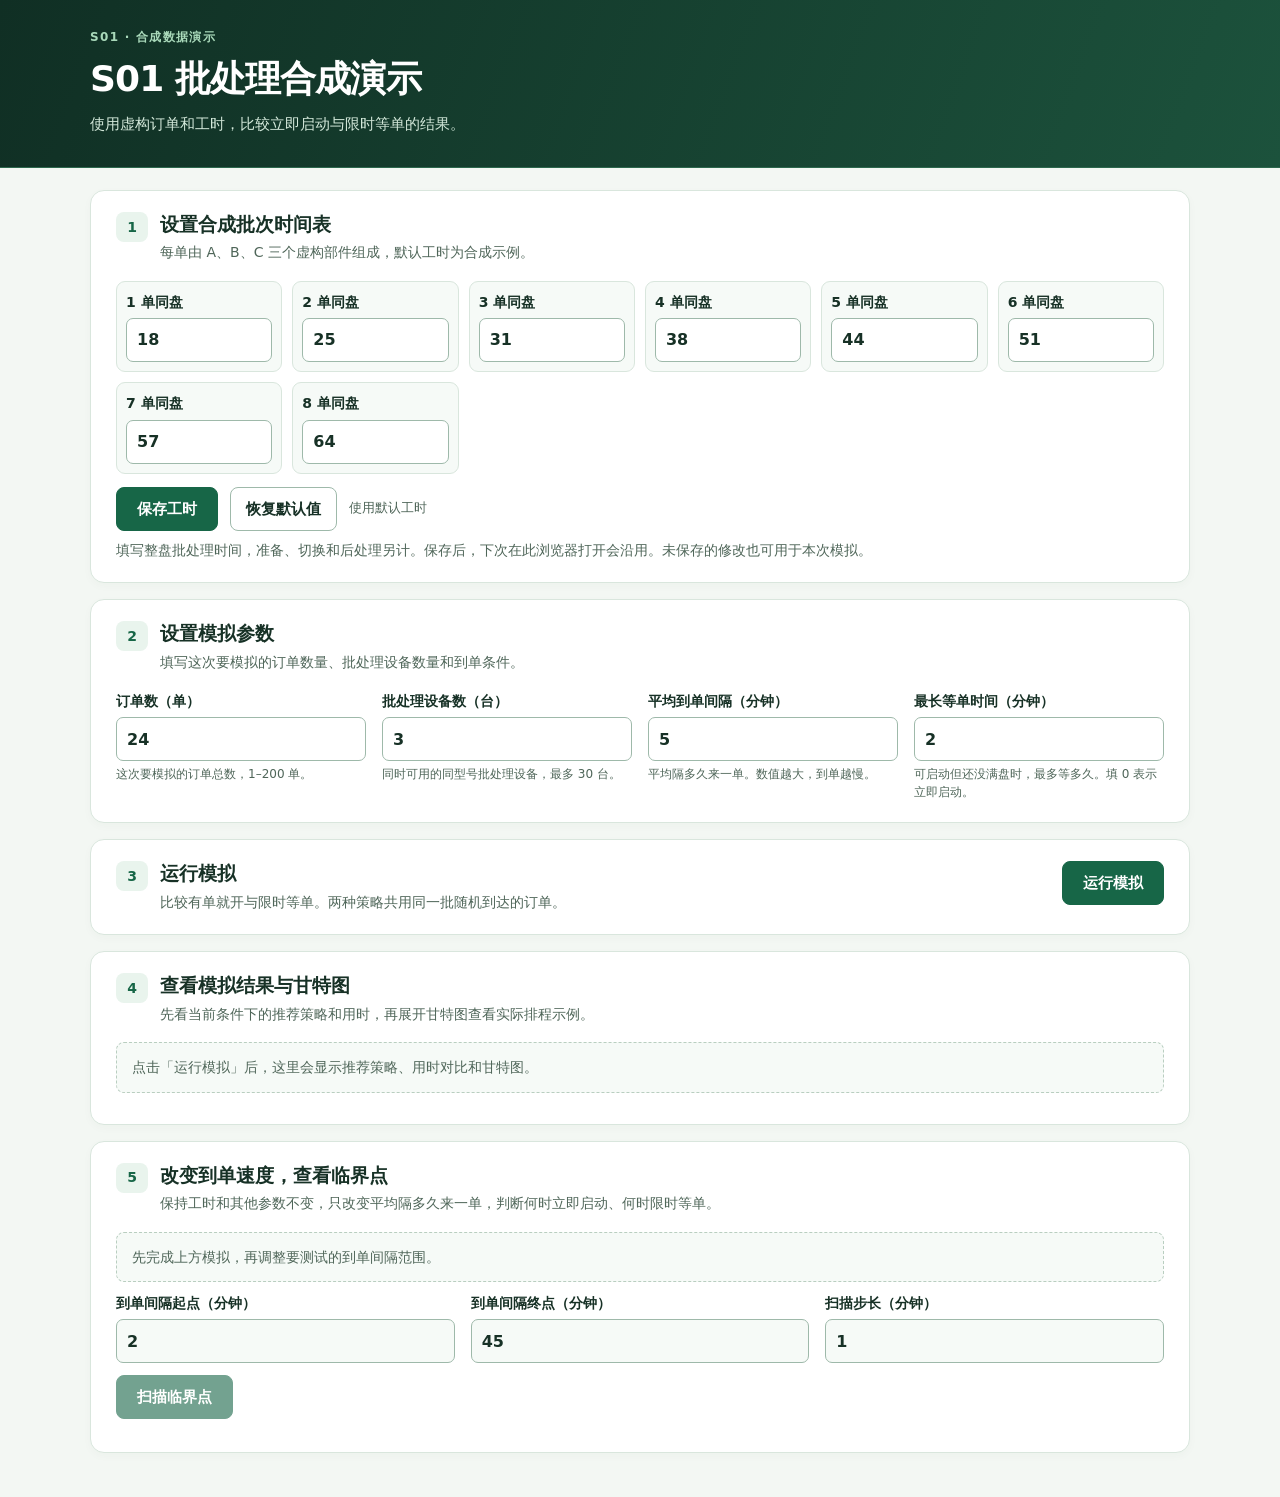
==== docs/scheduling/arrival-comparison.html @ c4c7d200 "Initial synthetic workcell simulation" ====
<!doctype html>
<html lang="zh-CN">
<head>
<meta charset="utf-8">
<meta name="viewport" content="width=device-width,initial-scale=1">
<meta name="theme-color" content="#143c30">
<link rel="icon" href="data:,">
<title>S01 批处理合成演示</title>
<style>:root {
  color-scheme: light;
  font-family: system-ui, "Microsoft YaHei", sans-serif;
  color: #173126;
  background: #f3f7f3;
  --arrival-muted: #4f6659;
  --arrival-line: #d9e6dd;
  --arrival-edge: #9eb9aa;
  --arrival-accent: #176647;
  --arrival-accent-hover: #105538;
  --arrival-soft: #e9f4ed;
  --arrival-surface: #f6faf7;
}

* { box-sizing: border-box; }
[hidden] { display: none !important; }
.arrival-page { margin: 0; font-size: 15px; line-height: 1.6; }
.arrival-page h1, .arrival-page h2, .arrival-page h3 { line-height: 1.35; }
.arrival-page p { margin: 0 0 10px; }
.arrival-page p:last-child { margin-bottom: 0; }
.muted { color: var(--arrival-muted); font-size: 14px; }

.arrival-shell { width: min(calc(100% - 48px), 1100px); margin-inline: auto; }
.arrival-hero {
  padding: 28px 0 31px;
  color: #fff;
  background: linear-gradient(110deg, #102f24, #1c523c);
  border-bottom: 1px solid #2c684d;
}
.arrival-hero .arrival-eyebrow { margin: 0 0 8px; color: #a9d9ba; font-size: 12px; font-weight: 700; letter-spacing: .11em; }
.arrival-hero h1 { margin: 0 0 8px; font-size: clamp(25px, 4vw, 36px); letter-spacing: -.025em; }
.arrival-hero p { color: #d4e9db; }
.arrival-hero p:last-child { margin-bottom: 0; }

#arrival-lab { display: grid; gap: 16px; padding-block: 22px 44px; scroll-margin-top: 12rem; }
.arrival-lab-form { display: grid; gap: 16px; min-width: 0; margin: 0; }
.arrival-panel {
  min-width: 0;
  padding: 21px 25px;
  border: 1px solid var(--arrival-line);
  border-radius: 14px;
  background: #fff;
  box-shadow: 0 3px 10px #19392807;
}
.arrival-step-heading { display: flex; align-items: flex-start; gap: 12px; margin-bottom: 17px; }
.arrival-step-heading h2 { margin: 0; font-size: 19px; font-weight: 720; }
.arrival-step-heading p { margin: 4px 0 0; }
.arrival-step-number {
  display: grid;
  flex: none;
  place-items: center;
  width: 32px;
  height: 30px;
  border-radius: 8px;
  color: var(--arrival-accent);
  background: var(--arrival-soft);
  font-size: 14px;
  font-weight: 750;
  font-variant-numeric: tabular-nums;
}
.arrival-settings-fields { min-inline-size: 0; margin: 0; padding: 0; border: 0; }

.arrival-lab-inputs, .arrival-print-inputs {
  display: grid;
  grid-template-columns: repeat(auto-fit, minmax(min(100%, 155px), 1fr));
  gap: 12px 16px;
}
.arrival-print-inputs { grid-template-columns: repeat(6, minmax(0, 1fr)); gap: 10px; }
.arrival-lab-field { display: grid; align-content: start; gap: 5px; min-width: 0; font-size: 14px; font-weight: 650; }
.arrival-lab-field input {
  width: 100%;
  min-width: 0;
  min-height: 44px;
  padding: 8px 10px;
  border: 1px solid var(--arrival-edge);
  border-radius: 7px;
  color: inherit;
  background: #fff;
  font: inherit;
  font-size: 16px;
  font-variant-numeric: tabular-nums;
}
.arrival-lab-field input:disabled { background: var(--arrival-surface); }
.arrival-lab-field small { color: var(--arrival-muted); font-size: 12px; font-weight: 450; line-height: 1.45; }
.arrival-print-inputs .arrival-lab-field { padding: 9px; border: 1px solid var(--arrival-line); border-radius: 9px; background: var(--arrival-surface); }
.arrival-print-tools, .arrival-print-actions { display: flex; flex-wrap: wrap; align-items: center; gap: 8px 12px; }
.arrival-print-tools { margin-block: 13px 8px; }
.arrival-page .arrival-print-state { margin: 0; color: var(--arrival-muted); font-size: 13px; }

.arrival-lab-option {
  min-width: 0;
  border: 1px solid var(--arrival-line);
  border-radius: 8px;
  background: var(--arrival-surface);
}
.arrival-lab-option > summary {
  display: flex;
  justify-content: space-between;
  align-items: center;
  gap: 12px;
  min-height: 44px;
  padding: 9px 13px;
  border-radius: 7px;
  cursor: pointer;
  font-size: 14px;
  font-weight: 650;
  list-style: none;
}
.arrival-lab-option > summary::-webkit-details-marker { display: none; }
.arrival-lab-option > summary::after {
  content: "";
  flex: none;
  width: 7px;
  height: 7px;
  margin-right: 2px;
  border-right: 1.5px solid var(--arrival-muted);
  border-bottom: 1.5px solid var(--arrival-muted);
  transform: translateY(-2px) rotate(45deg);
}
.arrival-lab-option[open] > summary::after { transform: translateY(2px) rotate(225deg); }
.arrival-lab-option > summary:hover { color: var(--arrival-accent); background: var(--arrival-soft); }
.arrival-option-content { min-width: 0; padding: 0 13px 13px; }
.arrival-option-content > p { margin-top: 5px; }

.arrival-run-panel {
  display: grid;
  grid-template-columns: minmax(0, 1fr) auto;
  align-items: start;
  gap: 8px 16px;
}
.arrival-run-panel .arrival-step-heading { margin-bottom: 0; }
.arrival-scan-buttons { display: flex; flex-wrap: wrap; gap: 8px; }
.arrival-primary, .arrival-lab-submit, .arrival-scan-cancel, .arrival-secondary, .arrival-result-link {
  min-height: 44px;
  padding: 7px 15px;
  border: 1px solid var(--arrival-edge);
  border-radius: 8px;
  color: inherit;
  background: #fff;
  font: inherit;
  font-weight: 650;
  cursor: pointer;
}
.arrival-primary, .arrival-lab-submit { padding-inline: 20px; border-color: var(--arrival-accent); color: #fff; background: var(--arrival-accent); }
.arrival-primary:hover:not(:disabled), .arrival-lab-submit:hover:not(:disabled) { background: var(--arrival-accent-hover); }
.arrival-secondary:hover:not(:disabled), .arrival-scan-cancel:hover:not(:disabled), .arrival-result-link:hover { background: var(--arrival-soft); }
.arrival-result-link { display: inline-flex; align-items: center; justify-self: start; text-decoration: none; }
.arrival-primary:disabled, .arrival-lab-submit:disabled, .arrival-scan-cancel:disabled, .arrival-secondary:disabled { opacity: .6; cursor: default; }
#arrival-lab :is(input, button, summary, a, [tabindex]):focus-visible { outline: 2px solid var(--arrival-accent); outline-offset: 3px; }
.arrival-run-panel :is(.arrival-lab-status, .arrival-lab-progress, .arrival-lab-error) { grid-column: 1 / -1; }
.arrival-page .arrival-lab-status { margin: 0; }
.arrival-lab-status:empty { display: none; }
.arrival-lab-progress { width: min(100%, 420px); accent-color: var(--arrival-accent); }
.arrival-page .arrival-lab-error { margin: 0; border-left: 3px solid #a94335; background: #fff0ec; color: #87291d; padding: 7px 11px; }

.arrival-result-panel, .arrival-scan-panel { scroll-margin-top: 14px; }
.arrival-scan-form { display: grid; gap: 12px; min-width: 0; margin: 0 0 12px; }
.arrival-scan-context { color: var(--arrival-muted); font-size: 14px; }
.arrival-empty {
  padding: 13px 15px;
  border: 1px dashed #b9cec0;
  border-radius: 8px;
  color: var(--arrival-muted);
  background: var(--arrival-surface);
  font-size: 14px;
}
.arrival-lab-output { display: grid; gap: 11px; min-width: 0; }
.arrival-lab-output:empty { display: none; }
.arrival-page .arrival-stale { padding: 9px 12px; border-radius: 6px; background: #fff4e3; color: #71481a; font-size: 14px; }
.arrival-metrics { display: grid; grid-template-columns: repeat(2, minmax(0, 1fr)); gap: 10px; }
.arrival-metric { min-width: 0; padding: 12px 14px; border: 1px solid var(--arrival-line); border-radius: 8px; }
.arrival-metric h3 { margin: 0 0 4px; font-size: 16px; }
.arrival-metric p { margin-bottom: 8px; }
.arrival-metric-values {
  display: grid;
  grid-template-columns: repeat(2, minmax(0, 1fr));
  gap: 8px;
  margin: 0;
}
.arrival-metric-values div { min-width: 0; padding: 8px 9px; border-radius: 6px; background: var(--arrival-surface); }
.arrival-metric-values dt { color: var(--arrival-muted); font-size: 13px; }
.arrival-metric-values dd { margin: 2px 0 0; font-size: clamp(17px, 2.2vw, 24px); font-weight: 750; font-variant-numeric: tabular-nums; overflow-wrap: anywhere; }
.arrival-metric-values small { color: var(--arrival-muted); font-size: 12px; font-weight: 500; }
.arrival-lab-results { min-width: 0; }
.arrival-lab-results h3 { margin: 2px 0 6px; font-size: 17px; }
.arrival-lab-scroll { max-width: 100%; overflow: auto; border-radius: 7px; }
.arrival-page table { width: 100%; border-collapse: collapse; font-size: 13px; font-variant-numeric: tabular-nums; }
.arrival-page th, .arrival-page td { padding: 8px 10px; border-bottom: 1px solid var(--arrival-line); text-align: left; vertical-align: top; }
.arrival-page thead th { color: #2a4b38; background: var(--arrival-soft); font-weight: 700; }
.arrival-page tbody tr:nth-child(even) { background: var(--arrival-surface); }
.arrival-lab-table { min-width: 400px; }
.arrival-lab-table tbody th { font-weight: 550; }
.arrival-lab-chart { min-width: 680px; padding-right: 18px; }
.arrival-lab-arm h4 { margin: 12px 0 6px; font-size: 14px; }
.arrival-lab-first-order { width: fit-content; padding: 3px 8px; border-radius: 4px; background: #e7eff8; color: #284d78; font-size: 13px; font-weight: 650; }
.arrival-lab-track-row { display: grid; grid-template-columns: 86px minmax(0, 1fr); }
.arrival-lab-lane-label { align-self: center; padding-right: 8px; font-size: 12px; color: var(--arrival-muted); }
.arrival-lab-track { position: relative; min-height: 33px; border-bottom: 1px solid var(--arrival-line); background: var(--arrival-surface); }
.arrival-lab-machine-lanes { border-bottom: 1px solid #b8cec0; }
.arrival-lab-offline-track { min-height: 12px; background: #f7f8fc; }
.arrival-lab-axis .arrival-lab-track { min-height: 24px; background: none; }
.arrival-lab-arrivals .arrival-lab-track { min-height: 24px; }
.arrival-lab-tick { position: absolute; bottom: 3px; white-space: nowrap; font-size: 11px; color: var(--arrival-muted); transform: translateX(-50%); }
.arrival-lab-tick:first-child { transform: none; }
.arrival-lab-gridline { position: absolute; height: 100%; width: 1px; background: var(--arrival-line); }
.arrival-lab-end { position: absolute; z-index: 1; height: 100%; width: 2px; background: #a84b3b; }
.arrival-lab-arrival { position: absolute; top: 4px; width: 2px; height: 15px; background: #4a6a92; opacity: .78; }
.arrival-lab-bar { position: absolute; top: 4px; height: 24px; white-space: nowrap; overflow: hidden; border-radius: 2px; }
.arrival-lab-offline-track .arrival-lab-bar { top: 2px; height: 7px; }
.arrival-lab-prep, .arrival-lab-prep-key { background: #4c78aa; }
.arrival-lab-post, .arrival-lab-post-key { background: #855da4; }
.arrival-lab-print { background: var(--arrival-accent); color: #fff; font-size: 11px; line-height: 24px; text-indent: 3px; }
.arrival-lab-switch { background: #b18037; }
.arrival-lab-legend { display: flex; gap: 6px 15px; flex-wrap: wrap; margin: 8px 0 12px; font-size: 13px; }
.arrival-lab-key { display: inline-block; width: 12px; height: 9px; margin-right: 5px; border-radius: 2px; }
.arrival-lab-arrive-key { background: #4a6a92; }
.arrival-lab-print-key { background: var(--arrival-accent); }
.arrival-lab-switch-key { background: #b18037; }
.arrival-lab-end-key { background: #a84b3b; }
.arrival-lab-advice { min-width: 0; padding: 13px 15px; border-left: 3px solid #64816d; border-radius: 7px; background: var(--arrival-surface); }
.arrival-lab-advice-wait { border-color: var(--arrival-accent); background: var(--arrival-soft); }
.arrival-lab-advice-ranges { border-color: #64816d; background: var(--arrival-surface); }
.arrival-lab-advice h3 { margin: 0 0 5px; font-size: 17px; }
.arrival-lab-advice p { margin: 4px 0; }
.arrival-scan-legend { display: flex; gap: 4px 16px; flex-wrap: wrap; font-size: 13px; font-weight: 650; }
.arrival-scan-faster { color: #17654d; }
.arrival-scan-slower { color: #9a3425; }
.arrival-scan-immediate { color: #176647; }
.arrival-scan-waiting { color: #9a561d; }
.arrival-scan-legend :is(.arrival-scan-immediate, .arrival-scan-waiting)::before {
  content: "";
  display: inline-block;
  width: 19px;
  margin: 0 6px 3px 0;
  border-top: 2px solid currentColor;
}
.arrival-scan-legend .arrival-scan-waiting::before { border-top-style: dashed; }
.arrival-scan-tie-text { color: var(--arrival-muted); }
.arrival-scan-crossing-text { color: #633970; }
.arrival-scan-plot { border: 1px solid var(--arrival-line); border-radius: 7px; }
.arrival-scan-plot svg { display: block; width: 100%; min-width: 560px; }
.arrival-scan-plot text { fill: #364f41; font-size: 13px; }
.arrival-scan-grid { stroke: #b6c9bd; stroke-width: .7; }
.arrival-scan-axis { fill: none; stroke: #647f6d; stroke-width: 1; }
.arrival-scan-curve { fill: none; stroke: currentColor; stroke-width: 2.4; stroke-linejoin: round; }
.arrival-scan-waiting .arrival-scan-curve { stroke-dasharray: 6 4; }
.arrival-scan-dot { fill: #fff; stroke: currentColor; stroke-width: 1.4; }
.arrival-scan-tie-mark { fill: none; stroke: #dfd1e5; stroke-width: 9; stroke-linecap: round; stroke-linejoin: round; }
.arrival-scan-tie-point { fill: #dfd1e5; }
.arrival-scan-crossing { fill: #633970; stroke: #fff; stroke-width: 1; }
.arrival-scan-crossing-guide { stroke: #633970; stroke-width: 1; stroke-dasharray: 4 4; }
.arrival-scan-findings { font-weight: 650; }
.arrival-scan-table { min-width: 640px; }
.arrival-scan-table td, .arrival-scan-table th { white-space: nowrap; }

@media (max-width: 850px) {
  .arrival-print-inputs { grid-template-columns: repeat(4, minmax(0, 1fr)); }
}

@media (max-width: 640px) {
  .arrival-shell { width: calc(100% - 26px); }
  .arrival-hero { padding-block: 18px; }
  #arrival-lab, .arrival-lab-form { gap: 11px; }
  #arrival-lab { padding-block: 12px 26px; }
  .arrival-panel { padding: 15px; }
  .arrival-lab-inputs { grid-template-columns: repeat(2, minmax(0, 1fr)); gap: 9px; }
  .arrival-print-inputs { grid-template-columns: repeat(3, minmax(0, 1fr)); gap: 8px; }
  .arrival-print-inputs .arrival-lab-field { padding: 7px; font-size: 13px; }
  .arrival-print-tools { align-items: flex-start; flex-direction: column; }
  .arrival-run-panel { grid-template-columns: minmax(0, 1fr); }
  .arrival-run-panel .arrival-scan-buttons { margin-top: 3px; }
  .arrival-lab-submit { flex: 1; }
  .arrival-metrics { grid-template-columns: 1fr; }
}

@media (max-width: 380px) {
  .arrival-print-inputs { grid-template-columns: repeat(2, minmax(0, 1fr)); }
}
</style>
</head>
<body class="arrival-page">
<header class="arrival-hero">
  <div class="arrival-shell">
    <p class="arrival-eyebrow">S01 · 合成数据演示</p>
    <h1>S01 批处理合成演示</h1>
    <p class="arrival-hero-note">使用虚构订单和工时，比较立即启动与限时等单的结果。</p>
  </div>
</header>
<main class="arrival-shell">
  <div id="arrival-lab" data-config="{&quot;prepMinutes&quot;:4,&quot;postMinutes&quot;:7,&quot;switchMinutes&quot;:3,&quot;durations&quot;:[null,18,25,31,38,44,51,57,64],&quot;replicates&quot;:200,&quot;seed&quot;:61723}">
    <noscript><p>启用 JavaScript 即可在网页上计算。</p></noscript>
  </div>
</main>
<script>(function (root) {
  "use strict";

  const MAX_TRAY_SIZE = 8;
  const MAX_ORDERS = 200;
  const MAX_MACHINES = 30;

  function integer(value, label, minimum, maximum = Number.MAX_SAFE_INTEGER) {
    if (!Number.isSafeInteger(value) || value < minimum || value > maximum) {
      throw new RangeError(`${label}须为 ${minimum} 至 ${maximum} 之间的整数`);
    }
    return value;
  }

  function simulationConfig(config) {
    const machineCount = integer(config.machineCount, "批处理设备数量", 1, MAX_MACHINES);
    const prepMinutes = integer(config.prepMinutes, "批处理前准备时间", 0);
    const postMinutes = integer(config.postMinutes, "批处理后处理时间", 0);
    const switchMinutes = integer(config.switchMinutes, "批次切换时间", 0);
    if (!Array.isArray(config.durations)) {
      throw new TypeError("装盘工时须按每盘订单数提供");
    }
    const durations = [];
    const sizes = [];
    config.durations.forEach((duration, size) => {
      if (duration == null) return;
      integer(size, "装盘订单数", 1, MAX_TRAY_SIZE);
      durations[size] = integer(duration, "整盘批处理时间", 1);
      sizes.push(size);
    });
    if (sizes.length === 0) throw new RangeError("装盘表至少须启用一个整单组合");
    sizes.sort((left, right) => right - left);
    return { machineCount, prepMinutes, postMinutes, switchMinutes, durations, sizes };
  }

  function validateArrivals(arrivals) {
    if (!Array.isArray(arrivals) || arrivals.length > MAX_ORDERS) {
      throw new RangeError(`到单序列最多包含 ${MAX_ORDERS} 单`);
    }
    for (let index = 0; index < arrivals.length; index += 1) {
      integer(arrivals[index], "订单到达时间", 0);
      if (index === 0 ? arrivals[index] !== 0 : arrivals[index] < arrivals[index - 1]) {
        throw new RangeError("订单到达时间须从 0 开始，并按非递减顺序排列");
      }
    }
  }

  function better(sum, trays, current) {
    return current === null || sum < current[0] || (sum === current[0] && trays < current[1]);
  }

  function singleBatcherCosts(count, { durations, sizes, switchMinutes }) {
    const costs = Array(count + 1).fill(null);
    const firstBatch = Array(count + 1).fill(0);
    costs[0] = [0, 0];
    for (let total = 1; total <= count; total += 1) {
      for (const size of sizes) {
        const remaining = total - size;
        if (remaining < 0 || costs[remaining] === null) continue;
        const [tailSum, tailTrays] = costs[remaining];
        const sum = total * durations[size] + remaining * switchMinutes + tailSum;
        const trays = 1 + tailTrays;
        if (better(sum, trays, costs[total])) {
          costs[total] = [sum, trays];
          firstBatch[total] = size;
        }
      }
    }
    return { costs, firstBatch };
  }

  function closeoutPlan(count, now, lastBatchEnds, config) {
    const { prepMinutes, postMinutes, switchMinutes, durations } = config;
    const { costs, firstBatch } = singleBatcherCosts(count, config);
    if (costs[count] === null) {
      throw new RangeError(`收尾时剩余 ${count} 单，无法用已启用整单组合排齐`);
    }
    const ready = lastBatchEnds.map((end) => end === null
      ? now + prepMinutes
      : Math.max(now + prepMinutes, end + switchMinutes));
    const loads = costs.map((cost, load) => [load, cost]).filter((entry) => entry[1] !== null);
    const choices = [];
    let best = Array(count + 1).fill(null);
    best[0] = [0, 0];
    for (const readyAt of ready) {
      const nextBest = Array(count + 1).fill(null);
      const chosen = Array(count + 1).fill(0);
      for (let total = 0; total <= count; total += 1) {
        for (const [load, [completionSum, trays]] of loads) {
          if (load > total) break;
          const prefix = best[total - load];
          if (prefix === null) continue;
          // Release times are fixed, so minimizing completion sums also minimizes flow time.
          const sum = prefix[0] + completionSum + load * (readyAt + postMinutes);
          const trayCount = prefix[1] + trays;
          if (better(sum, trayCount, nextBest[total])) {
            nextBest[total] = [sum, trayCount];
            chosen[total] = load;
          }
        }
      }
      best = nextBest;
      choices.push(chosen);
    }

    const planned = [];
    let remaining = count;
    for (let machine = ready.length - 1; machine >= 0; machine -= 1) {
      let load = choices[machine][remaining];
      remaining -= load;
      let start = ready[machine];
      while (load > 0) {
        const size = firstBatch[load];
        planned.push([start - prepMinutes, machine, size]);
        start += durations[size] + switchMinutes;
        load -= size;
      }
    }
    return planned.sort((left, right) => left[0] - right[0] || left[1] - right[1] || left[2] - right[2]);
  }

  function label(prefix, index) {
    return `${prefix}${String(index).padStart(3, "0")}`;
  }

  function simulateValidated(arrivals, config, waitMinutes) {
    const { machineCount, prepMinutes, postMinutes, switchMinutes, durations, sizes } = config;
    const orders = arrivals.map((arrival, index) => ({
      order_id: label("O", index + 1), arrival, finish: null, batch_id: null,
    }));
    const batches = [];
    const lastBatchEnds = Array(machineCount).fill(null);
    const fullSize = sizes[0];
    let cursor = 0;
    let assigned = 0;
    let now = 0;
    let deadline = null;
    let waitEvents = 0;

    function prepReady(end) {
      return end === null ? 0 : Math.max(0, end + switchMinutes - prepMinutes);
    }

    function dispatch(prepStart, machine, size) {
      const processStart = prepStart + prepMinutes;
      const processEnd = processStart + durations[size];
      const finish = processEnd + postMinutes;
      const batchId = label("B", batches.length + 1);
      const orderIds = [];
      for (let index = 0; index < size; index += 1) {
        const order = orders[assigned];
        assigned += 1;
        order.batch_id = batchId;
        order.finish = finish;
        order.flow_time = finish - order.arrival;
        orderIds.push(order.order_id);
      }
      batches.push({
        batch_id: batchId,
        machine: machine + 1,
        order_ids: orderIds,
        prep_start: prepStart,
        process_start: processStart,
        process_end: processEnd,
        finish,
        switch_start: lastBatchEnds[machine],
      });
      lastBatchEnds[machine] = processEnd;
    }

    while (cursor < orders.length) {
      while (cursor < orders.length && arrivals[cursor] === now) cursor += 1;
      if (cursor === orders.length) {
        const planned = closeoutPlan(cursor - assigned, now, lastBatchEnds, config);
        for (const [prepStart, machine, size] of planned) dispatch(prepStart, machine, size);
        break;
      }

      while (assigned < cursor) {
        const machine = lastBatchEnds.findIndex((end) => prepReady(end) <= now);
        const size = sizes.find((option) => option <= cursor - assigned);
        if (machine === -1 || size === undefined) break;
        if (size === fullSize || waitMinutes === 0 || (deadline !== null && now >= deadline)) {
          dispatch(now, machine, size);
          deadline = null;
        } else {
          if (deadline === null) {
            deadline = now + waitMinutes;
            waitEvents += 1;
          }
          break;
        }
      }

      let next = arrivals[cursor];
      if (deadline !== null && deadline > now) next = Math.min(next, deadline);
      if (assigned < cursor) {
        for (const end of lastBatchEnds) {
          const readyAt = prepReady(end);
          if (readyAt > now) next = Math.min(next, readyAt);
        }
      }
      now = next;
    }

    const totalFlowTime = orders.reduce((sum, order) => sum + order.flow_time, 0);
    return {
      batches,
      orders,
      makespan: batches.reduce((last, batch) => Math.max(last, batch.finish), 0),
      wait_events: waitEvents,
      total_flow_time: totalFlowTime,
      mean_flow_time: orders.length === 0 ? 0 : totalFlowTime / orders.length,
    };
  }

  function simulate(arrivals, config, waitMinutes) {
    validateArrivals(arrivals);
    integer(waitMinutes, "等单时间", 0, 1440);
    return simulateValidated(arrivals, simulationConfig(config), waitMinutes);
  }

  function simulateSeconds(arrivals, config, waitMinutes) {
    validateArrivals(arrivals);
    integer(waitMinutes, "等单时间", 0, 1440);
    const settings = simulationConfig(config);
    const seconds = {
      ...settings,
      prepMinutes: settings.prepMinutes * 60,
      postMinutes: settings.postMinutes * 60,
      switchMinutes: settings.switchMinutes * 60,
      durations: settings.durations.map((duration) => duration * 60),
    };
    const longest = Math.max(...settings.sizes.map((size) => seconds.durations[size]));
    const latest = (arrivals[arrivals.length - 1] ?? 0) + seconds.prepMinutes + seconds.postMinutes
      + waitMinutes * 60 + arrivals.length * (longest + seconds.switchMinutes);
    integer(latest * Math.max(1, arrivals.length), "批处理排程累计用时（秒）", 0);
    return simulateValidated(arrivals, seconds, waitMinutes * 60);
  }

  function seededRandom(seed) {
    let state = seed;
    return function () {
      state = (state + 0x6D2B79F5) >>> 0;
      let value = Math.imul(state ^ (state >>> 15), state | 1);
      value ^= value + Math.imul(value ^ (value >>> 7), value | 61);
      return ((value ^ (value >>> 14)) >>> 0) / 4294967296;
    };
  }

  function arrivalTrace(count, interval, random) {
    const arrivals = [0];
    while (arrivals.length < count) {
      const gap = Math.max(1, Math.round(-interval * Math.log1p(-random())));
      arrivals.push(arrivals[arrivals.length - 1] + gap);
    }
    return arrivals;
  }

  function yieldToPage() {
    return new Promise((resolve) => setTimeout(resolve, 0));
  }

  function pairingConfig(config) {
    return {
      wait: integer(config.waitMinutes, "等单时间", 0, 1440),
      replicates: integer(config.replicates ?? 200, "模拟次数", 2, 200),
      seed: integer(config.seed ?? 61723, "随机种子", 0, 0xFFFFFFFF),
    };
  }

  function simulatePair(arrivals, config, wait) {
    const immediate = simulateValidated(arrivals, config, 0);
    const waiting = wait === 0 ? immediate : simulateValidated(arrivals, config, wait);
    return { immediate, waiting };
  }

  function flowDifference(pairedTotals, orderCount) {
    const replicates = pairedTotals.length;
    const mean = pairedTotals.reduce((sum, total) => sum + total, 0) / replicates;
    const variance = pairedTotals.reduce((sum, total) => sum + (total - mean) ** 2, 0)
      / (replicates - 1);
    const delta = mean / orderCount;
    const halfWidth = 1.96 * Math.sqrt(variance / replicates) / orderCount;
    return { delta, lower: delta - halfWidth, upper: delta + halfWidth };
  }

  async function compare(config, onProgress, signal) {
    checkAborted(signal);
    const validated = simulationConfig(config);
    const orderCount = integer(config.orderCount, "订单数", 1, MAX_ORDERS);
    const interval = config.meanInterval;
    if (!Number.isFinite(interval) || interval < 1 || interval > 1440) {
      throw new RangeError("平均到单间隔须为 1 至 1440 分钟");
    }
    const { wait, replicates, seed } = pairingConfig(config);
    const random = seededRandom(seed);
    const samples = [];
    const pairedTotals = [];
    const immediateTotals = { flow: 0, makespan: 0 };
    const waitingTotals = { flow: 0, makespan: 0 };
    onProgress?.(0, replicates);
    await yieldToPage();
    let chunkStart = Date.now();
    for (let index = 0; index < replicates; index += 1) {
      checkAborted(signal);
      const arrivals = arrivalTrace(orderCount, interval, random);
      const { immediate, waiting } = simulatePair(arrivals, validated, wait);
      immediateTotals.flow += immediate.total_flow_time;
      immediateTotals.makespan += immediate.makespan;
      waitingTotals.flow += waiting.total_flow_time;
      waitingTotals.makespan += waiting.makespan;
      pairedTotals.push(waiting.total_flow_time - immediate.total_flow_time);
      samples.push({ arrivals, delta: waiting.makespan - immediate.makespan });

      const completed = index + 1;
      if (completed === replicates || completed % 8 === 0 || Date.now() - chunkStart >= 16) {
        onProgress?.(completed, replicates);
        if (completed < replicates) await yieldToPage();
        chunkStart = Date.now();
      }
    }

    checkAborted(signal);
    const deltas = samples.map((sample) => sample.delta).sort((left, right) => left - right);
    const middle = (deltas[Math.floor((replicates - 1) / 2)] + deltas[Math.floor(replicates / 2)]) / 2;
    let exampleIndex = 0;
    for (let index = 1; index < replicates; index += 1) {
      if (Math.abs(samples[index].delta - middle) < Math.abs(samples[exampleIndex].delta - middle)) {
        exampleIndex = index;
      }
    }
    const arrivals = samples[exampleIndex].arrivals;
    return {
      immediate: {
        mean_flow_time: immediateTotals.flow / (replicates * orderCount),
        mean_makespan: immediateTotals.makespan / replicates,
      },
      waiting: {
        mean_flow_time: waitingTotals.flow / (replicates * orderCount),
        mean_makespan: waitingTotals.makespan / replicates,
      },
      flow_difference: flowDifference(pairedTotals, orderCount),
      example: {
        arrivals,
        immediate: simulateValidated(arrivals, validated, 0),
        waiting: simulateValidated(arrivals, validated, wait),
        replicate: exampleIndex + 1,
      },
      replicates,
    };
  }

  function scanIntervals(start, end, step) {
    if (!Number.isFinite(start) || !Number.isFinite(end) || start < 1 || end > 1440 || start >= end) {
      throw new RangeError("平均到单间隔须在 1 至 1440 分钟之间，起点须小于终点");
    }
    if (!Number.isFinite(step) || step <= 0) {
      throw new RangeError("扫描步长须大于 0 分钟");
    }

    const intervals = [start];
    // Allow only the floating-point error of computing an intended grid endpoint.
    const tolerance = Number.EPSILON * Math.max(1, end) * 2;
    for (let index = 1; index < 60; index += 1) {
      const interval = start + index * step;
      if (interval >= end - tolerance) {
        intervals.push(end);
        return intervals;
      }
      if (interval <= intervals[intervals.length - 1]) {
        throw new RangeError("扫描步长过小，无法区分相邻取样点");
      }
      intervals.push(interval);
    }
    throw new RangeError("每次扫描最多包含 60 个取样点，请增大步长或缩小范围");
  }

  function scanBoundaries(points) {
    const crossings = [];
    const ties = [];
    for (let index = 0; index < points.length; index += 1) {
      const point = points[index];
      if (point.delta === 0) {
        while (index + 1 < points.length && points[index + 1].delta === 0) index += 1;
        ties.push({ start: point.interval, end: points[index].interval });
        continue;
      }
      const next = points[index + 1];
      if (next && next.delta !== 0 && Math.sign(point.delta) !== Math.sign(next.delta)) {
        const fraction = point.delta / (point.delta - next.delta);
        crossings.push({
          interval: point.interval + fraction * (next.interval - point.interval),
          lowerInterval: point.interval,
          upperInterval: next.interval,
        });
      }
    }
    return { crossings, ties };
  }

  function checkAborted(signal) {
    if (signal?.aborted) throw signal.reason ?? new DOMException("模拟已取消", "AbortError");
  }

  async function scan(config, onProgress, signal) {
    checkAborted(signal);
    const validated = simulationConfig(config);
    const orderCount = integer(config.orderCount, "订单数", 1, MAX_ORDERS);
    const intervals = scanIntervals(config.intervalStart, config.intervalEnd, config.intervalStep);
    const { wait, replicates, seed } = pairingConfig(config);
    const totalPairs = intervals.length * replicates;
    const orderSamples = orderCount * replicates;
    const points = [];
    let completedPairs = 0;

    onProgress?.(0, totalPairs);
    await yieldToPage();
    let chunkStart = Date.now();
    for (const interval of intervals) {
      // Restart the same standardized draws so different scan points can be compared fairly.
      const random = seededRandom(seed);
      let immediateTotal = 0;
      let waitingTotal = 0;
      const pairedTotals = [];
      for (let sample = 0; sample < replicates; sample += 1) {
        checkAborted(signal);
        const arrivals = arrivalTrace(orderCount, interval, random);
        const { immediate, waiting } = simulatePair(arrivals, validated, wait);
        immediateTotal += immediate.total_flow_time;
        waitingTotal += waiting.total_flow_time;
        pairedTotals.push(waiting.total_flow_time - immediate.total_flow_time);
        completedPairs += 1;
        if (completedPairs === totalPairs || Date.now() - chunkStart >= 16) {
          onProgress?.(completedPairs, totalPairs);
          if (completedPairs < totalPairs) await yieldToPage();
          chunkStart = Date.now();
        }
      }

      points.push({
        interval,
        ...flowDifference(pairedTotals, orderCount),
        immediate_mean: immediateTotal / orderSamples,
        waiting_mean: waitingTotal / orderSamples,
      });
    }

    checkAborted(signal);
    return { points, ...scanBoundaries(points), replicates };
  }

  const engine = { simulate, simulateSeconds, compare, scan, maxMachines: MAX_MACHINES };
  root.ArrivalEngine = engine;
  if (typeof module !== "undefined" && module.exports) module.exports = engine;
})(globalThis);
</script>
<script>(() => {
  "use strict";

  const fields = [
    ["orderCount", "订单数", 24, 1, 200, 1, "单", "这次要模拟的订单总数，1–200 单。"],
    ["machineCount", "批处理设备数", 3, 1, globalThis.ArrivalEngine.maxMachines, 1, "台", `同时可用的同型号批处理设备，最多 ${globalThis.ArrivalEngine.maxMachines} 台。`],
    ["meanInterval", "平均到单间隔", 5, 1, 1440, "any", "分钟", "平均隔多久来一单。数值越大，到单越慢。"],
    ["waitMinutes", "最长等单时间", 2, 0, 1440, 1, "分钟", "可启动但还没满盘时，最多等多久。填 0 表示立即启动。"],
  ];
  const scanFields = [
    ["intervalStart", "到单间隔起点", 2, 1, 1440, "any", "分钟"],
    ["intervalEnd", "到单间隔终点", 45, 1, 1440, "any", "分钟"],
    ["intervalStep", "扫描步长", 1, null, 1440, "any", "分钟"],
  ];
  const numberFormat = new Intl.NumberFormat("zh-CN", {
    minimumFractionDigits: 1,
    maximumFractionDigits: 1,
  });

  function element(tag, className, text) {
    const node = document.createElement(tag);
    if (className) node.className = className;
    if (text !== undefined) node.textContent = text;
    return node;
  }

  function displayMinutes(value) {
    return numberFormat.format(value);
  }

  function buildField([name, label, value, min, max, step, unit, hint]) {
    const group = element("label", "arrival-lab-field");
    const input = element("input");
    input.name = name;
    input.type = "number";
    input.value = value;
    if (min !== null) input.min = min;
    if (max !== null) input.max = max;
    input.step = step;
    input.required = true;
    input.inputMode = step === "any" ? "decimal" : "numeric";
    group.append(element("span", "", unit ? `${label}（${unit}）` : label), input);
    if (hint) {
      const help = element("small", "muted", hint);
      help.id = `${name}-help`;
      group.append(help);
      input.setAttribute("aria-describedby", help.id);
    }
    return group;
  }

  function stepHeading(number, title, description) {
    const header = element("div", "arrival-step-heading");
    const content = element("div");
    const badge = element("span", "arrival-step-number", number);
    badge.setAttribute("aria-hidden", "true");
    content.append(element("h2", "", title), element("p", "muted", description));
    header.append(badge, content);
    return header;
  }

  function expandable(title, ...children) {
    const details = element("details", "arrival-lab-option");
    const content = element("div", "arrival-option-content");
    content.append(...children);
    details.append(element("summary", "", title), content);
    return details;
  }

  function processEditor(defaults) {
    const storageKey = "public-demo.s01.batch-times.v1";
    const maxMinutes = 1_000_000_000;
    let saved = null;
    try {
      const candidate = JSON.parse(localStorage.getItem(storageKey));
      if (Array.isArray(candidate) && candidate.length === defaults.length && defaults.every((minutes, size) => {
        const value = candidate[size];
        return minutes === null ? value === null : Number.isInteger(value) && value >= 1 && value <= maxMinutes;
      })) saved = candidate;
    } catch {
      // A missing or unreadable saved set leaves the built-in defaults available.
    }

    const processInputs = element("div", "arrival-print-inputs");
    const controls = (saved ?? defaults).map((minutes, size) => {
      if (minutes === null) return null;
      const field = buildField([`print-${size}`, `${size} 单同盘`, minutes, 1, maxMinutes, 1]);
      const input = field.querySelector("input");
      input.setAttribute("aria-label", `${size} 单同盘批处理时间（分钟）`);
      input.autocomplete = "off";
      processInputs.append(field);
      return input;
    });
    const durations = () => controls.map(input => input?.valueAsNumber ?? null);

    const save = element("button", "arrival-primary", "保存工时");
    save.type = "button";
    const reset = element("button", "arrival-secondary", "恢复默认值");
    reset.type = "button";
    const state = element("p", "muted arrival-print-state");
    state.setAttribute("role", "status");
    function updateState() {
      const lastValues = saved ?? defaults;
      const dirty = durations().some((minutes, size) => minutes !== lastValues[size]);
      state.textContent = dirty ? "有未保存的工时修改" : saved ? "工时已保存到当前浏览器" : "使用默认工时";
    }
    updateState();
    processInputs.addEventListener("input", updateState);
    save.addEventListener("click", () => {
      const invalid = processInputs.querySelector("input:invalid");
      if (invalid) {
        state.textContent = "请填写有效的整盘批处理分钟数后再保存。";
        invalid.reportValidity();
        return;
      }
      const minutes = durations();
      try {
        localStorage.setItem(storageKey, JSON.stringify(minutes));
        saved = minutes;
        updateState();
      } catch {
        state.textContent = "当前浏览器无法保存工时。本页仍可使用这些值进行模拟。";
      }
    });
    reset.addEventListener("click", () => {
      const changed = durations().some((minutes, size) => minutes !== defaults[size]);
      controls.forEach((input, size) => {
        if (input) input.value = defaults[size];
      });
      if (changed) processInputs.dispatchEvent(new Event("input", { bubbles: true }));
      try {
        localStorage.removeItem(storageKey);
        saved = null;
        state.textContent = "已恢复默认工时";
      } catch {
        state.textContent = "当前页面已恢复默认工时。浏览器无法清除先前保存的工时。";
      }
    });

    const tools = element("div", "arrival-print-tools");
    const actions = element("div", "arrival-print-actions");
    actions.append(save, reset);
    tools.append(actions, state);
    const editor = element("div", "arrival-print-editor");
    editor.append(processInputs, tools, element("p", "muted", "填写整盘批处理时间，准备、切换和后处理另计。保存后，下次在此浏览器打开会沿用。未保存的修改也可用于本次模拟。"));
    return { editor, durations };
  }

  function appendRow(section, labels, header = false) {
    const row = element("tr");
    labels.forEach((label, index) => {
      const isHeading = header || index === 0;
      const cell = element(isHeading ? "th" : "td", "", label);
      if (isHeading) cell.scope = header ? "col" : "row";
      row.append(cell);
    });
    section.append(row);
  }

  function summaryMetrics({ immediate, waiting }, params) {
    const metrics = element("div", "arrival-metrics");
    for (const [title, description, key, unit] of [
      ["平均订单用时", "每单从到达到后处理完成的平均时间，作为策略比较依据。", "mean_flow_time", "分钟/单"],
      ["整批完工用时", "从首单到达到最后一单完成的平均时间。", "mean_makespan", "分钟"],
    ]) {
      const metric = element("section", "arrival-metric");
      const values = element("dl", "arrival-metric-values");
      for (const [label, value] of [["立即启动", immediate[key]], [`限时等单 ${params.waitMinutes} 分钟`, waiting[key]]]) {
        const valueGroup = element("div");
        const displayed = element("dd", "", displayMinutes(value));
        displayed.append(element("small", "", ` ${unit}`));
        valueGroup.append(element("dt", "", label), displayed);
        values.append(valueGroup);
      }
      metric.append(element("h3", "", title), element("p", "muted", description), values);
      metrics.append(metric);
    }
    return metrics;
  }

  function timeTicks(horizon) {
    const steps = [15, 30, 60, 120, 240, 480, 720, 1440, 2880, 4320, 7200, 10080];
    const step = steps.find(candidate => horizon <= candidate * 8)
      ?? Math.ceil(horizon / (8 * 1440)) * 1440;
    return Array.from({ length: Math.floor(horizon / step) + 1 }, (_, index) => index * step);
  }

  function trackRow(title, trackClass = "arrival-lab-track") {
    const row = element("div", "arrival-lab-track-row");
    const lane = element("div", trackClass);
    row.append(element("span", "arrival-lab-lane-label", title), lane);
    return { row, lane };
  }

  function marker(className, percent, title, width) {
    const mark = element("span", className);
    mark.style.left = percent;
    if (width !== undefined) mark.style.width = width;
    if (title) mark.title = title;
    return mark;
  }

  function strategyChart(title, result, arrivals, horizon, params) {
    const arm = element("section", "arrival-lab-arm");
    arm.append(element("h4", "", `${title} · 平均订单用时 ${displayMinutes(result.mean_flow_time)} 分钟/单 · 最后一单第 ${result.makespan} 分钟齐套`));
    const firstOrder = result.orders[0];
    const firstBatch = result.batches.find(batch => batch.batch_id === firstOrder?.batch_id);
    if (firstBatch) {
      arm.append(element("p", "arrival-lab-first-order", `首单第 ${firstBatch.prep_start} 分钟开始准备，第 ${firstBatch.process_start} 分钟上机批处理`));
    }
    const at = minute => `${100 * minute / horizon}%`;
    const ticks = timeTicks(horizon);
    const axis = trackRow("累计小时");
    axis.row.classList.add("arrival-lab-axis");
    for (const tick of ticks) {
      const label = marker("arrival-lab-tick", at(tick));
      label.textContent = tick / 60;
      axis.lane.append(label);
    }
    arm.append(axis.row);

    function addGrid(lane) {
      for (const tick of ticks) lane.append(marker("arrival-lab-gridline", at(tick)));
      lane.append(marker("arrival-lab-end", at(result.makespan), `最后一单后处理完成 · 第 ${result.makespan} 分钟`));
    }

    function offlineTracks(batches, startKey, endKey, phase, label) {
      const tracks = [];
      for (const batch of batches) {
        const start = batch[startKey];
        const end = batch[endKey];
        if (end <= start) continue;
        let track = tracks.find(candidate => candidate.end <= start);
        if (!track) {
          const lane = element("div", "arrival-lab-track arrival-lab-offline-track");
          addGrid(lane);
          track = { lane, end };
          tracks.push(track);
        }
        track.end = end;
        track.lane.append(marker(`arrival-lab-bar arrival-lab-${phase}`, at(start),
          `${batch.batch_id} · ${label} · 第 ${start} 至 ${end} 分钟`, at(end - start)));
      }
      return tracks.map(track => track.lane);
    }

    const arrivalRow = trackRow("订单到达");
    arrivalRow.row.classList.add("arrival-lab-arrivals");
    addGrid(arrivalRow.lane);
    arrivals.forEach((minute, index) => {
      arrivalRow.lane.append(marker("arrival-lab-arrival", at(minute), `订单 ${index + 1} · 第 ${minute} 分钟到达`));
    });
    arm.append(arrivalRow.row);

    for (let machine = 1; machine <= params.machineCount; machine++) {
      const { row, lane } = trackRow(`批处理设备 ${machine}`, "arrival-lab-machine-lanes");
      const batches = result.batches.filter(candidate => candidate.machine === machine);
      const machineTrack = element("div", "arrival-lab-track");
      addGrid(machineTrack);
      for (const batch of batches) {
        if (batch.switch_start != null && params.switchMinutes > 0) {
          const end = Math.min(batch.process_start, batch.switch_start + params.switchMinutes);
          const width = end - batch.switch_start;
          if (width > 0) machineTrack.append(marker("arrival-lab-bar arrival-lab-switch", at(batch.switch_start), `批间切换 · 第 ${batch.switch_start} 至 ${end} 分钟`, at(width)));
        }
        const label = `${batch.batch_id} · ${batch.order_ids.length} 套`;
        const tooltip = `${label} · 第 ${batch.process_start} 至 ${batch.process_end} 分钟批处理 · 第 ${batch.finish} 分钟后处理完成 · 订单 ${batch.order_ids.join("、")}`;
        const print = marker("arrival-lab-bar arrival-lab-print", at(batch.process_start), tooltip, at(batch.process_end - batch.process_start));
        print.textContent = label;
        machineTrack.append(print);
      }
      lane.append(...offlineTracks(batches, "prep_start", "process_start", "prep", "批处理前准备"), machineTrack,
        ...offlineTracks(batches, "process_end", "finish", "post", "批处理后处理"));
      arm.append(row);
    }
    return arm;
  }

  function representativeChart(example, params) {
    const { arrivals, immediate, waiting, replicate } = example;
    const section = element("section", "arrival-lab-results");
    section.append(element("h3", "", "代表性到单序列与排程"));
    section.append(element("p", "muted", `第 ${replicate} 次模拟，按两种策略的整批用时差接近中位数选取。两图共用时间轴。准备和后处理在机外进行，按关联批处理设备分行展示。`));
    const legend = element("div", "arrival-lab-legend");
    for (const [className, label] of [["arrive", "订单到达"], ["prep", "机外准备"], ["process", "批处理占机"], ["post", "机外后处理"], ["switch", "批间切换"], ["end", "最后一单齐套"]]) {
      const item = element("span");
      item.append(element("i", `arrival-lab-key arrival-lab-${className}-key`), document.createTextNode(label));
      legend.append(item);
    }
    section.append(legend);
    const maxFinish = Math.max(immediate.makespan, waiting.makespan, ...arrivals);
    const horizon = maxFinish + Math.max(30, Math.ceil(maxFinish * 0.04));
    const scroll = element("div", "arrival-lab-scroll");
    scroll.tabIndex = 0;
    scroll.setAttribute("role", "region");
    scroll.setAttribute("aria-label", "代表性排程甘特图，可横向滚动");
    const chart = element("div", "arrival-lab-chart");
    chart.append(strategyChart("立即启动", immediate, arrivals, horizon, params));
    chart.append(strategyChart(`限时等单 ${params.waitMinutes} 分钟`, waiting, arrivals, horizon, params));
    scroll.append(chart);
    section.append(scroll);
    return section;
  }

  function svgElement(tag, attributes, text) {
    const node = document.createElementNS("http://www.w3.org/2000/svg", tag);
    for (const [name, value] of Object.entries(attributes)) node.setAttribute(name, value);
    if (text !== undefined) node.textContent = text;
    return node;
  }

  function scanNumber(value, maximumFractionDigits = 6) {
    return value.toLocaleString("zh-CN", { maximumFractionDigits });
  }

  function scanDifference(value) {
    if (value === 0) return "0";
    return `${value < 0 ? "−" : "+"}${scanNumber(Math.abs(value))}`;
  }

  function signClass(delta) {
    if (delta < 0) return "arrival-scan-faster";
    if (delta > 0) return "arrival-scan-slower";
    return "arrival-scan-tie";
  }

  function currentAdvice({ delta, lower, upper }, params) {
    const waiting = upper < 0;
    const card = element("section", `arrival-lab-advice${waiting ? " arrival-lab-advice-wait" : ""}`);
    const heading = waiting ? `建议限时等单 ${params.waitMinutes} 分钟` : "建议立即启动";
    const reason = waiting || lower > 0
      ? `在当前设置下，${waiting ? "限时等单" : "立即启动"}平均每单少用 ${scanNumber(Math.abs(delta), 2)} 分钟。`
      : delta === 0 && lower === 0 && upper === 0
        ? "本次模拟中两种策略用时相同，可直接启动。"
        : "两种策略的用时差异尚不明确，优先立即启动。";
    card.append(element("h3", "", heading), element("p", "", reason));
    return card;
  }

  function scanRanges(points, qualifies) {
    const ranges = [];
    let current;
    for (const point of points) {
      if (!qualifies(point)) {
        current = undefined;
      } else if (current) {
        current.end = point.interval;
      } else {
        current = { start: point.interval, end: point.interval };
        ranges.push(current);
      }
    }
    return ranges.map(({ start, end }) => start === end ? scanNumber(start) : `${scanNumber(start)}–${scanNumber(end)}`).join("、");
  }

  function scanAdvice(points, params) {
    const card = element("section", "arrival-lab-advice arrival-lab-advice-ranges");
    card.append(element("h3", "", "到单速度变了，什么时候适合等单？"));
    if (params.waitMinutes === 0) {
      card.append(element("p", "", "等单上限为 0 分钟时，两种策略相同。可设置正的等单上限，再比较不同到单间隔。"));
      return card;
    }
    if (params.orderCount === 1) {
      card.append(element("p", "", "当前只有 1 单。比较等单合批的效果至少需要 2 单。"));
      return card;
    }
    const waitingWins = point => point.upper < 0;
    const immediate = scanRanges(points, point => point.lower > 0);
    const waiting = scanRanges(points, waitingWins);
    card.append(element("p", "", immediate ? `立即启动更快的采样间隔为 ${immediate} 分钟。` : "本次扫描未发现立即启动有明确优势的采样点。"),
      element("p", "", waiting ? `限时等单更快的采样间隔为 ${waiting} 分钟。` : "本次扫描未发现等单有明确优势的采样点。"));
    let nearest;
    for (const point of points) {
      if (waitingWins(point) && (!nearest || Math.abs(point.interval - params.meanInterval) < Math.abs(nearest.interval - params.meanInterval))) {
        nearest = point;
      }
    }
    if (nearest) {
      const change = nearest.interval - params.meanInterval;
      const changeText = Math.abs(change) < 1e-9 ? "与当前设定相同" : `比当前${change < 0 ? "缩短" : "延长"} ${scanNumber(Math.abs(change))} 分钟`;
      card.append(element("p", "", `离当前最近的等单优势点是平均每 ${scanNumber(nearest.interval)} 分钟来一单（${changeText}），平均每单少用 ${scanNumber(-nearest.delta, 2)} 分钟。`));
    }
    if (points.some(point => point.lower <= 0 && point.upper >= 0)) {
      card.append(element("p", "muted", "差异不明确或持平的采样点，优先立即启动。"));
    }
    return card;
  }

  function scanPlot({ points, crossings, ties }) {
    const width = 760, height = 310;
    const left = 94, right = 731, top = 32, bottom = 252;
    const minInterval = points[0].interval;
    const maxInterval = points[points.length - 1].interval;
    const times = points.flatMap(point => [point.immediate_mean, point.waiting_mean]);
    const minTime = Math.min(...times);
    const maxTime = Math.max(...times);
    const padding = Math.max(1, (maxTime - minTime) * 0.06, maxTime * 0.005);
    const rawStep = (maxTime - minTime + 2 * padding) / 5;
    const scale = 10 ** Math.floor(Math.log10(rawStep));
    const tickStep = [1, 2, 2.5, 5, 10].find(step => step * scale >= rawStep) * scale;
    const firstTick = Math.max(0, Math.floor((minTime - padding) / tickStep));
    const lastTick = Math.ceil((maxTime + padding) / tickStep);
    const x = interval => left + (right - left) * (interval - minInterval) / (maxInterval - minInterval);
    const y = minutes => top + (bottom - top) * (lastTick - minutes / tickStep) / (lastTick - firstTick);
    const svg = svgElement("svg", { viewBox: `0 0 ${width} ${height}`, role: "img", "aria-labelledby": "arrival-scan-chart-title arrival-scan-chart-desc" });
    svg.append(svgElement("title", { id: "arrival-scan-chart-title" }, "立即启动与限时等单的平均订单用时"),
      svgElement("desc", { id: "arrival-scan-chart-desc" }, "横轴为平均到单间隔，纵轴为平均订单用时。同一到单间隔下，位置更低的曲线用时更短，菱形标出估计交叉点。"));

    for (let tick = firstTick; tick <= lastTick; tick++) {
      const minutes = tick * tickStep;
      const gridY = y(minutes);
      svg.append(svgElement("line", { x1: left, x2: right, y1: gridY, y2: gridY, class: "arrival-scan-grid" }),
        svgElement("text", { x: left - 8, y: gridY + 4, "text-anchor": "end" }, scanNumber(minutes)));
    }
    const tickCount = Math.min(points.length, 7);
    for (let index = 0; index < tickCount; index++) {
      const point = points[Math.round(index * (points.length - 1) / (tickCount - 1))];
      const tickX = x(point.interval);
      svg.append(svgElement("line", { x1: tickX, x2: tickX, y1: top, y2: bottom + 4, class: "arrival-scan-grid" }),
        svgElement("text", { x: tickX, y: bottom + 21, "text-anchor": "middle" }, scanNumber(point.interval)));
    }
    svg.append(svgElement("path", { d: `M${left} ${top}V${bottom}H${right}`, class: "arrival-scan-axis" }),
      svgElement("text", { x: (left + right) / 2, y: bottom + 45, "text-anchor": "middle" }, "平均到单间隔（分钟）"),
      svgElement("text", { x: left, y: top - 11 }, "平均订单用时（分钟/单）"));

    const plotPoints = (series, key) => series.map(point => `${x(point.interval)},${y(point[key])}`).join(" ");
    for (const tie of ties) {
      const samples = points.filter(point => point.interval >= tie.start && point.interval <= tie.end);
      const band = samples.length === 1
        ? svgElement("circle", { cx: x(tie.start), cy: y(samples[0].immediate_mean), r: 6, class: "arrival-scan-tie-point" })
        : svgElement("polyline", { points: plotPoints(samples, "immediate_mean"), class: "arrival-scan-tie-mark" });
      const range = tie.start === tie.end ? scanNumber(tie.start) : `${scanNumber(tie.start)}–${scanNumber(tie.end)}`;
      band.append(svgElement("title", {}, `持平采样间隔 ${range} 分钟`));
      svg.append(band);
    }

    for (const [className, key, label] of [
      ["arrival-scan-immediate", "immediate_mean", "立即启动"],
      ["arrival-scan-waiting", "waiting_mean", "限时等单"],
    ]) {
      const series = svgElement("g", { class: className });
      series.append(svgElement("polyline", { points: plotPoints(points, key), class: "arrival-scan-curve" }));
      for (const point of points) {
        const dot = svgElement("circle", { cx: x(point.interval), cy: y(point[key]), r: 2.5, class: "arrival-scan-dot" });
        dot.append(svgElement("title", {}, `间隔 ${scanNumber(point.interval)} 分钟，${label} ${displayMinutes(point[key])} 分钟/单`));
        series.append(dot);
      }
      svg.append(series);
    }

    const samplesByInterval = new Map(points.map(point => [point.interval, point]));
    for (const crossing of crossings) {
      const start = samplesByInterval.get(crossing.lowerInterval);
      const end = samplesByInterval.get(crossing.upperInterval);
      const fraction = (crossing.interval - start.interval) / (end.interval - start.interval);
      const minutes = start.immediate_mean + fraction * (end.immediate_mean - start.immediate_mean);
      const crossX = x(crossing.interval);
      const crossY = y(minutes);
      const cross = svgElement("path", { d: `M${crossX} ${crossY - 6} L${crossX + 6} ${crossY} L${crossX} ${crossY + 6} L${crossX - 6} ${crossY} Z`, class: "arrival-scan-crossing" });
      cross.append(svgElement("title", {}, `估计交叉点：到单间隔 ${scanNumber(crossing.interval, 2)} 分钟，两种策略约 ${displayMinutes(minutes)} 分钟/单`));
      svg.append(svgElement("line", { x1: crossX, x2: crossX, y1: crossY, y2: bottom, class: "arrival-scan-crossing-guide" }), cross);
    }
    return svg;
  }

  function scanResults(result, params) {
    const { points, crossings, ties, replicates } = result;
    const section = element("section", "arrival-lab-results");
    section.append(element("h3", "", "两种策略的平均订单用时"), element("p", "muted",
      `${params.orderCount} 单 · ${params.machineCount} 台 · 等单上限 ${params.waitMinutes} 分钟 · 扫描 ${scanNumber(params.intervalStart)}–${scanNumber(params.intervalEnd)} 分钟，步长 ${scanNumber(params.intervalStep)} 分钟 · ${points.length} 个到单间隔 · 每点 ${replicates} 次配对模拟`));
    const legend = element("p", "arrival-scan-legend");
    for (const [className, label] of [["arrival-scan-immediate", "立即启动"], ["arrival-scan-waiting", "限时等单"], ["arrival-scan-crossing-text", "◆ 估计交叉点"], ["arrival-scan-tie-text", "重合处持平"]]) {
      legend.append(element("span", className, label));
    }

    const plotScroll = element("div", "arrival-lab-scroll arrival-scan-plot");
    plotScroll.tabIndex = 0;
    plotScroll.setAttribute("role", "region");
    plotScroll.setAttribute("aria-label", "两种策略的平均订单用时对比，可横向滚动");
    plotScroll.append(scanPlot(result));
    section.append(element("p", "arrival-scan-findings", crossings.length
      ? `估计临界点为 ${crossings.map(point => scanNumber(point.interval, 2)).join("、")} 分钟。`
      : ties.length ? "图中标出了两种策略用时持平的采样点或区间。" : "本次扫描未找到两条曲线的交叉点。"));
    if (crossings.length || ties.length) {
      const findings = element("ul");
      const pointsByInterval = new Map(points.map(point => [point.interval, point]));
      for (const crossing of crossings) {
        const endpoints = [pointsByInterval.get(crossing.lowerInterval), pointsByInterval.get(crossing.upperInterval)];
        const uncertainty = endpoints.some(point => point && point.lower <= 0 && point.upper >= 0)
          ? "至少一端的 95% 配对置信区间包含零。" : "两端的 95% 配对置信区间均排除零。";
        findings.append(element("li", "", `临界点约 ${scanNumber(crossing.interval, 2)} 分钟，所在采样区间 ${scanNumber(crossing.lowerInterval)}–${scanNumber(crossing.upperInterval)} 分钟。${uncertainty}`));
      }
      for (const tie of ties) {
        const range = tie.start === tie.end ? scanNumber(tie.start) : `${scanNumber(tie.start)}–${scanNumber(tie.end)}`;
        findings.append(element("li", "", `到单间隔 ${range} 分钟的采样点持平。`));
      }
      section.append(expandable("查看临界点与持平区间明细", findings));
    }
    section.append(legend, plotScroll,
      element("p", "muted", "同一到单间隔下，位置更低的曲线用时更短。交叉点由相邻采样均值估算，策略建议依据逐点数据中的 95% 配对置信区间。"));

    const scroll = element("div", "arrival-lab-scroll");
    scroll.tabIndex = 0;
    scroll.setAttribute("role", "region");
    scroll.setAttribute("aria-label", "到单间隔逐点结果，可横向滚动");
    const table = element("table", "arrival-lab-table arrival-scan-table");
    const head = element("thead");
    const body = element("tbody");
    appendRow(head, ["到单间隔（分钟）", "立即启动", "限时等单", "差值 Δ", "配对差 95% 置信区间", "样本均值比较"], true);
    for (const point of points) {
      appendRow(body, [scanNumber(point.interval), displayMinutes(point.immediate_mean), displayMinutes(point.waiting_mean), scanDifference(point.delta),
        `[${scanDifference(point.lower)}, ${scanDifference(point.upper)}]`, point.delta < 0 ? "等单更快" : point.delta > 0 ? "立即更快" : "持平"]);
      body.lastElementChild.lastElementChild.className = signClass(point.delta);
    }
    table.append(head, body);
    scroll.append(table);
    section.append(expandable("查看逐点数据", scroll));
    return section;
  }

  function operationControls(label, cancelLabel) {
    const button = element("button", "arrival-lab-submit", label);
    button.type = "submit";
    const cancel = element("button", "arrival-scan-cancel", cancelLabel);
    cancel.type = "button";
    cancel.hidden = true;
    const buttons = element("div", "arrival-scan-buttons");
    buttons.append(button, cancel);
    const status = element("p", "muted arrival-lab-status");
    status.setAttribute("role", "status");
    const progress = element("progress", "arrival-lab-progress");
    progress.setAttribute("aria-label", `${label}进度`);
    progress.hidden = true;
    const error = element("p", "arrival-lab-error");
    error.setAttribute("role", "alert");
    error.hidden = true;
    return { button, cancel, buttons, status, progress, error };
  }

  function inputValues(form, definitions) {
    return Object.fromEntries(definitions.map(([name]) => [name, form.elements.namedItem(name).valueAsNumber]));
  }

  function validateInputs(form, error) {
    const invalid = form.querySelector("input:invalid");
    if (!invalid) return true;
    error.textContent = `请检查「${invalid.labels[0].firstElementChild.textContent}」的填写。`;
    error.hidden = false;
    form.reportValidity();
    return false;
  }

  function install() {
    const root = document.querySelector("#arrival-lab");
    if (!root) return;
    const defaults = JSON.parse(root.dataset.config);
    const form = element("form", "arrival-lab-form");
    form.noValidate = true;
    const batching = element("section", "arrival-panel");
    const batchingFields = element("fieldset", "arrival-settings-fields");
    batchingFields.setAttribute("aria-label", "批处理组合时间表");
    const { editor, durations } = processEditor(defaults.durations);
    batchingFields.append(editor);
    batching.append(stepHeading("1", "设置合成批次时间表", "每单由 A、B、C 三个虚构部件组成，默认工时为合成示例。"), batchingFields);

    const setup = element("section", "arrival-panel");
    const setupFields = element("fieldset", "arrival-settings-fields");
    setupFields.setAttribute("aria-label", "模拟参数");
    const inputs = element("div", "arrival-lab-inputs");
    inputs.append(...fields.map(buildField));
    setupFields.append(inputs);
    setup.append(stepHeading("2", "设置模拟参数", "填写这次要模拟的订单数量、批处理设备数量和到单条件。"), setupFields);

    const run = element("section", "arrival-panel arrival-run-panel");
    const compareUI = operationControls("运行模拟", "取消模拟");
    const viewResults = element("a", "arrival-secondary arrival-result-link", "查看结果");
    viewResults.href = "#arrival-results";
    viewResults.hidden = true;
    compareUI.buttons.append(viewResults);
    run.append(stepHeading("3", "运行模拟", "比较有单就开与限时等单。两种策略共用同一批随机到达的订单。"),
      compareUI.buttons, compareUI.status, compareUI.progress, compareUI.error);
    form.append(batching, setup, run);

    const results = element("section", "arrival-panel arrival-result-panel");
    results.id = "arrival-results";
    const empty = element("p", "arrival-empty", "点击「运行模拟」后，这里会显示推荐策略、用时对比和甘特图。");
    const stale = element("p", "arrival-stale", "工时或模拟参数已修改。以下为上次结果，请重新运行。");
    stale.hidden = true;
    const output = element("div", "arrival-lab-output");
    results.append(stepHeading("4", "查看模拟结果与甘特图", "先看当前条件下的推荐策略和用时，再展开甘特图查看实际排程示例。"), empty, stale, output);

    const scanPanel = element("section", "arrival-panel arrival-scan-panel");
    const scanForm = element("form", "arrival-scan-form");
    scanForm.noValidate = true;
    const scanSettings = element("fieldset", "arrival-settings-fields");
    scanSettings.setAttribute("aria-label", "到单间隔扫描范围");
    const scanInputs = element("div", "arrival-lab-inputs");
    scanInputs.append(...scanFields.map(buildField));
    const scanUI = operationControls("扫描临界点", "取消扫描");
    const scanContext = element("p", "arrival-scan-context arrival-empty", "先完成上方模拟，再调整要测试的到单间隔范围。");
    const scanStale = element("p", "arrival-stale", "下方为上次扫描结果，请按当前设置重新扫描。");
    scanStale.hidden = true;
    const scanOutput = element("div", "arrival-lab-output");
    scanSettings.append(scanInputs);
    scanForm.append(scanSettings, scanUI.buttons, scanUI.status, scanUI.progress, scanUI.error);
    scanPanel.append(stepHeading("5", "改变到单速度，查看临界点", "保持工时和其他参数不变，只改变平均隔多久来一单，判断何时立即启动、何时限时等单。"),
      scanContext, scanForm, scanStale, scanOutput);
    root.append(form, results, scanPanel);

    let controller;
    let scenario;
    const initialRange = inputValues(scanForm, scanFields);
    let scanDefaults = initialRange;

    function updateControls() {
      const busy = Boolean(controller);
      batchingFields.disabled = busy;
      setupFields.disabled = busy;
      compareUI.button.disabled = busy;
      scanSettings.disabled = busy || !scenario;
      scanUI.button.disabled = scanSettings.disabled;
    }

    function updateScanDefaults(meanInterval) {
      if (!scanFields.every(([name]) => scanForm.elements.namedItem(name).valueAsNumber === scanDefaults[name])) return;
      const intervalStart = Math.min(initialRange.intervalStart, meanInterval);
      const intervalEnd = Math.max(initialRange.intervalEnd, meanInterval);
      scanDefaults = {
        intervalStart,
        intervalEnd,
        intervalStep: Math.max(initialRange.intervalStep, Math.ceil((intervalEnd - intervalStart) / 59)),
      };
      for (const [name, value] of Object.entries(scanDefaults)) scanForm.elements.namedItem(name).value = value;
    }

    async function runOperation(label, controls, task) {
      controller = new AbortController();
      const { signal } = controller;
      const { cancel, status, progress, error } = controls;
      cancel.disabled = false;
      cancel.hidden = false;
      status.textContent = `正在${label}…`;
      progress.removeAttribute("value");
      progress.hidden = false;
      error.hidden = true;
      updateControls();
      function reportProgress(completed, total) {
        if (signal.aborted) return;
        progress.max = total;
        progress.value = completed;
        status.textContent = `正在${label} ${completed} / ${total} 次配对模拟`;
      }
      try {
        status.textContent = await task(signal, reportProgress);
      } catch (failure) {
        status.textContent = signal.aborted ? `已取消${label}。` : "";
        if (!signal.aborted) {
          error.textContent = `${label}失败。${failure instanceof Error ? failure.message : String(failure)}`;
          error.hidden = false;
        }
      } finally {
        controller = undefined;
        cancel.hidden = true;
        progress.hidden = true;
        updateControls();
      }
    }

    function connectCancel({ cancel, status }) {
      cancel.addEventListener("click", () => {
        controller?.abort();
        cancel.disabled = true;
        status.textContent = "正在取消…";
      });
    }

    connectCancel(compareUI);
    connectCancel(scanUI);
    updateControls();

    form.addEventListener("input", () => {
      compareUI.error.hidden = true;
      scanUI.error.hidden = true;
      if (!output.hasChildNodes()) return;
      scenario = undefined;
      stale.hidden = false;
      scanStale.hidden = !scanOutput.hasChildNodes();
      scanContext.textContent = "工时或模拟参数已修改。请先重新运行模拟，再扫描临界点。";
      compareUI.status.textContent = "设置已修改，可以重新运行。";
      scanUI.status.textContent = "";
      updateControls();
    });

    scanForm.addEventListener("input", () => {
      scanUI.error.hidden = true;
      scanUI.status.textContent = "";
      scanStale.hidden = !scanOutput.hasChildNodes();
    });

    form.addEventListener("submit", async event => {
      event.preventDefault();
      if (controller || !validateInputs(form, compareUI.error)) return;
      const params = { ...defaults, ...inputValues(form, fields), durations: durations() };
      await runOperation("模拟", compareUI, async (signal, onProgress) => {
        const result = await globalThis.ArrivalEngine.compare(params, onProgress, signal);
        if (signal.aborted) throw signal.reason;
        const changedTimes = params.durations.some((minutes, size) => minutes !== defaults.durations[size]);
        const timing = changedTimes ? "自定义工时" : "默认工时";
        const common = `${params.orderCount} 单 · ${params.machineCount} 台 · 等单上限 ${params.waitMinutes} 分钟 · ${timing}`;
        const caption = element("p", "muted", `${common} · 平均每 ${params.meanInterval} 分钟来一单`);
        const { delta, lower, upper } = result.flow_difference;
        const method = expandable("查看当前比较的计算依据", element("p", "muted",
          `${result.replicates} 次配对模拟。每次两种策略处理相同的随机到单序列，后续到单间隔按指数分布抽样。随机种子 ${params.seed}。限时等单减立即启动的平均差为 ${scanDifference(delta)} 分钟/单，95% 配对置信区间为 [${scanDifference(lower)}, ${scanDifference(upper)}]。`));
        const gantt = expandable("查看排程甘特图", representativeChart(result.example, params));
        output.replaceChildren(caption, currentAdvice(result.flow_difference, params), summaryMetrics(result, params), gantt, method);
        empty.hidden = true;
        stale.hidden = true;
        viewResults.hidden = false;
        scenario = params;
        scanContext.textContent = `扫描固定条件为 ${common}。可修改下方的到单间隔范围与步长。`;
        updateScanDefaults(params.meanInterval);
        scanOutput.replaceChildren();
        scanStale.hidden = true;
        scanUI.status.textContent = "";
        scanUI.error.hidden = true;
        return "模拟已完成，可查看结果和甘特图。";
      });
    });

    scanForm.addEventListener("submit", async event => {
      event.preventDefault();
      if (controller || !scenario || !validateInputs(scanForm, scanUI.error)) return;
      const params = { ...scenario, ...inputValues(scanForm, scanFields) };
      await runOperation("扫描临界点", scanUI, async (signal, onProgress) => {
        const scan = await globalThis.ArrivalEngine.scan(params, onProgress, signal);
        if (signal.aborted) throw signal.reason;
        scanOutput.replaceChildren(scanAdvice(scan.points, params), scanResults(scan, params));
        scanStale.hidden = true;
        return `已完成 ${scan.points.length} 个到单间隔的扫描。`;
      });
    });
  }

  if (document.readyState === "loading") document.addEventListener("DOMContentLoaded", install, { once: true });
  else install();
})();
</script>
</body>
</html>
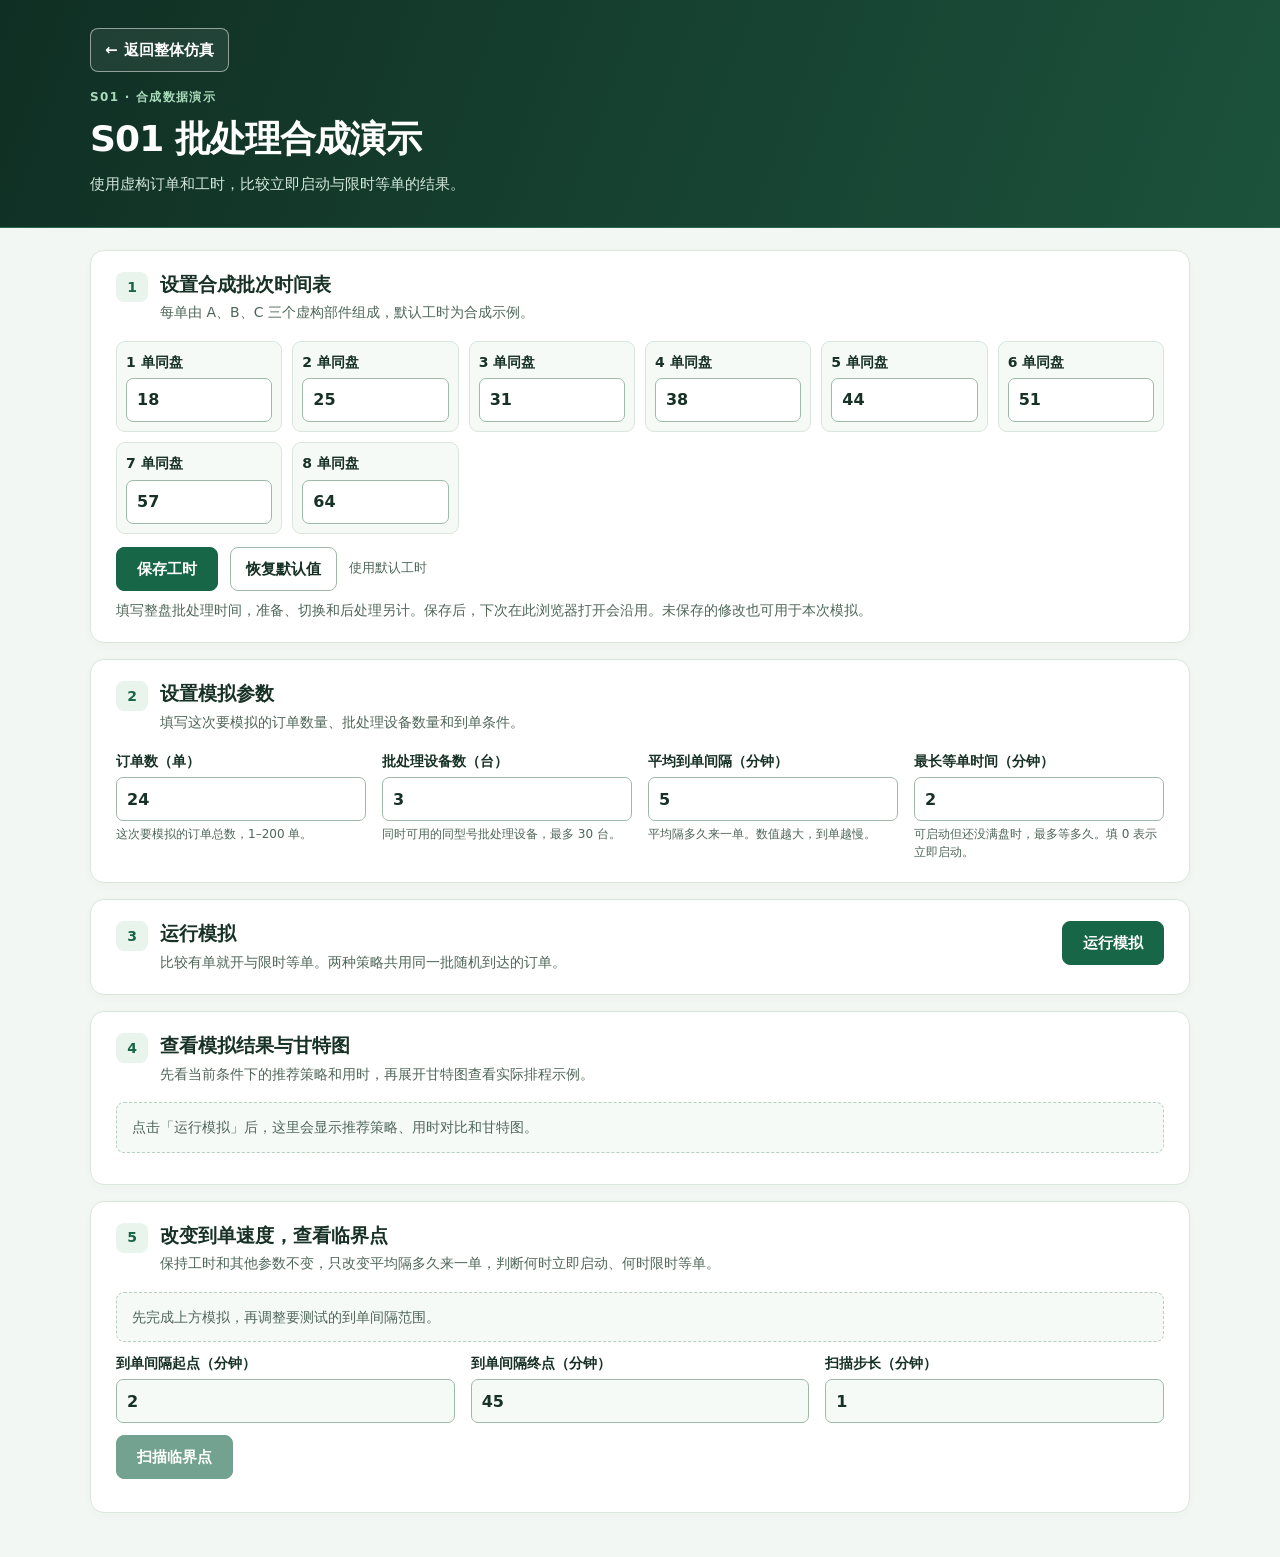
==== commit e5b7b496: "Add return navigation from S01 to overall simulation" ====
--- a/docs/scheduling/arrival-comparison.html
+++ b/docs/scheduling/arrival-comparison.html
@@ -39,6 +39,22 @@
 .arrival-hero h1 { margin: 0 0 8px; font-size: clamp(25px, 4vw, 36px); letter-spacing: -.025em; }
 .arrival-hero p { color: #d4e9db; }
 .arrival-hero p:last-child { margin-bottom: 0; }
+.arrival-back-link {
+  display: inline-flex;
+  align-items: center;
+  gap: 6px;
+  min-height: 44px;
+  margin-bottom: 16px;
+  padding: 7px 14px;
+  border: 1px solid #ffffff80;
+  border-radius: 8px;
+  color: #fff;
+  background: #ffffff12;
+  font-weight: 650;
+  text-decoration: none;
+}
+.arrival-back-link:hover { background: #ffffff26; }
+.arrival-back-link:focus-visible { outline: 2px solid #fff; outline-offset: 3px; }
 
 #arrival-lab { display: grid; gap: 16px; padding-block: 22px 44px; scroll-margin-top: 12rem; }
 .arrival-lab-form { display: grid; gap: 16px; min-width: 0; margin: 0; }
@@ -289,6 +305,7 @@
 <body class="arrival-page">
 <header class="arrival-hero">
   <div class="arrival-shell">
+    <a class="arrival-back-link" id="back-to-simulation" href="../index.html"><span aria-hidden="true">←</span> 返回整体仿真</a>
     <p class="arrival-eyebrow">S01 · 合成数据演示</p>
     <h1>S01 批处理合成演示</h1>
     <p class="arrival-hero-note">使用虚构订单和工时，比较立即启动与限时等单的结果。</p>
